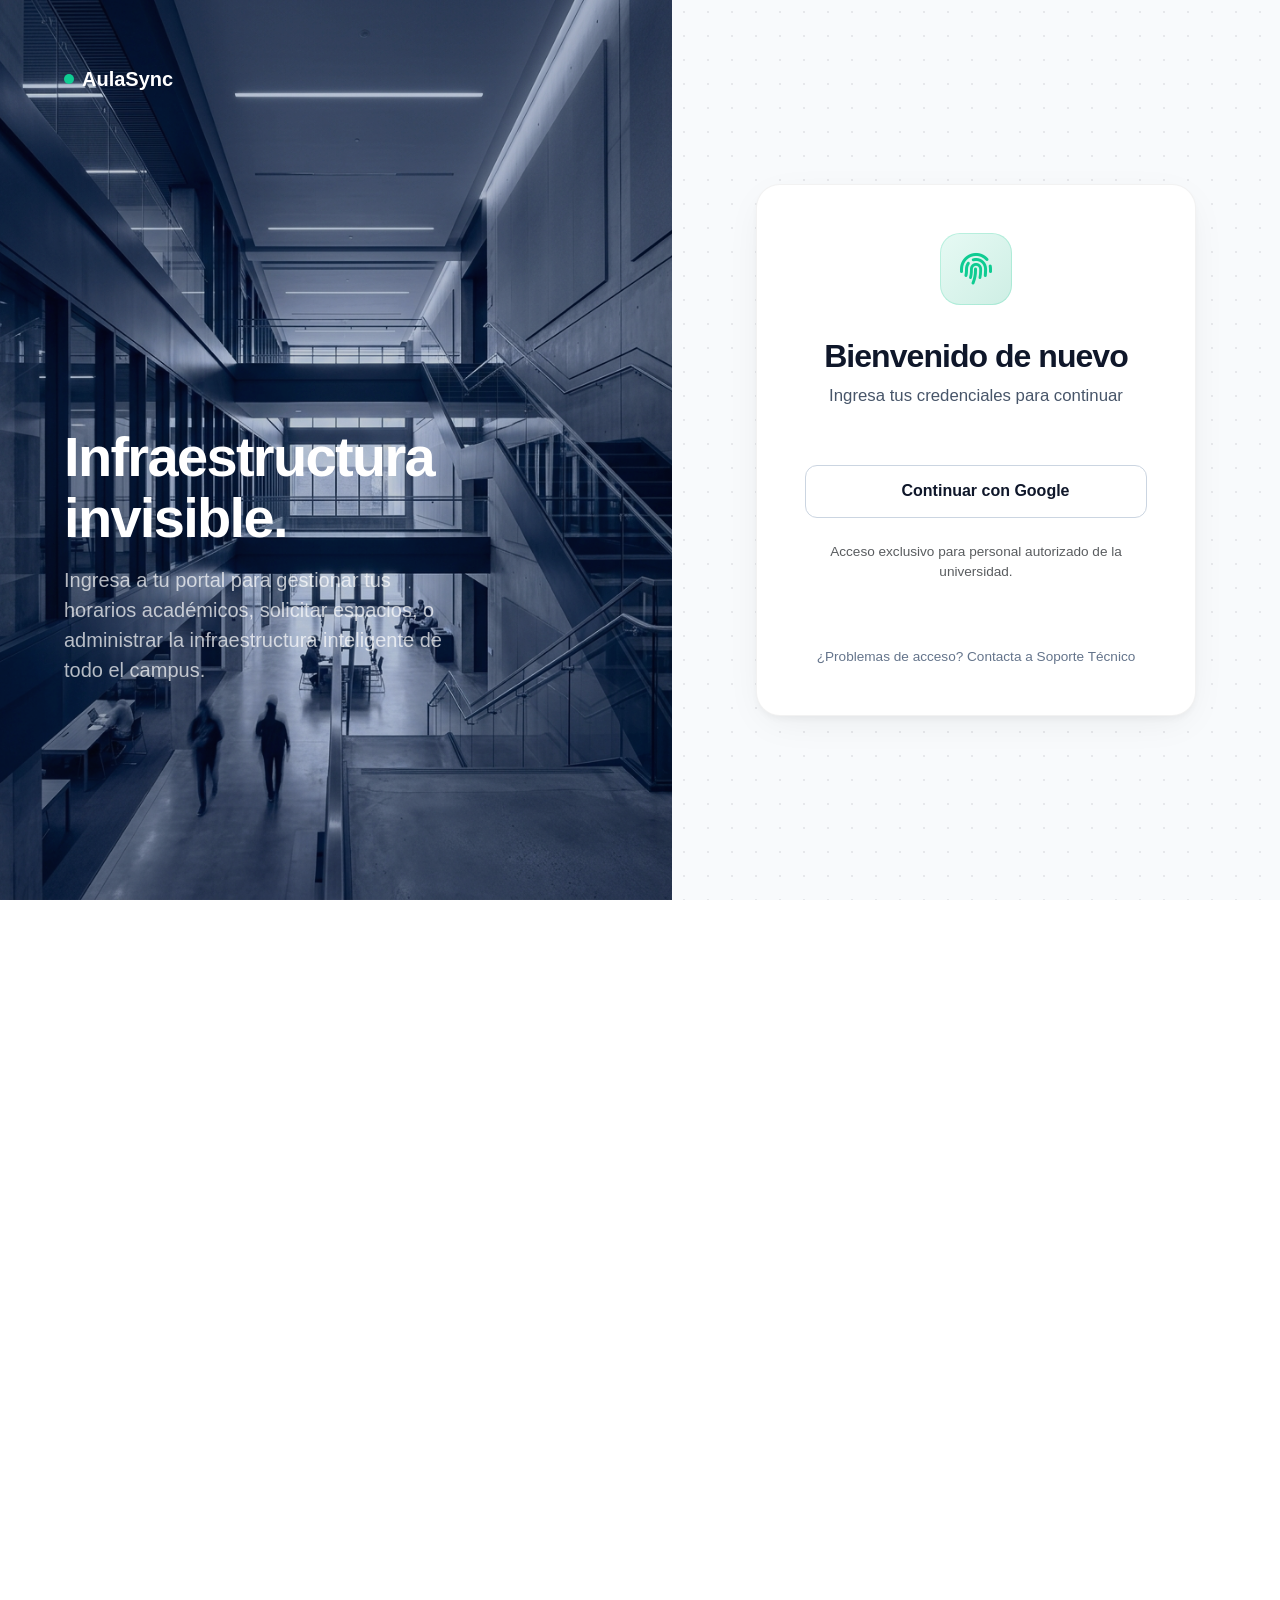
==== admin_horarios.html @ 34508496 "Initial commit from Recordings" ====
<!DOCTYPE html>
<html lang="es">
<head>
    <meta charset="UTF-8">
    <meta name="viewport" content="width=device-width, initial-scale=1.0">
    <title>Carga Académica — Admin</title>
    <link rel="stylesheet" href="css/bootstrap.min.css">
    <link rel="stylesheet" href="css/fontawesome.min.css">
    <link rel="stylesheet" href="css/custom.css">
</head>
<body>

    <div class="sidebar-backdrop" id="sidebarBackdrop" onclick="toggleSidebar()"></div>

    <div class="app-wrapper">

        <!-- SIDEBAR ADMIN -->
        <aside class="sidebar" id="sidebar">
            <div class="sidebar-brand">
                <div class="sidebar-brand-icon"><i class="fas fa-fingerprint"></i></div>
                <div class="sidebar-brand-text">
                    <h5>Aulas Inteligentes</h5>
                    <small>Panel Administrador</small>
                </div>
            </div>

            <div class="sidebar-section-title">Monitor IoT</div>
            <nav class="sidebar-nav">
                <a href="dashboard.html" class="nav-link"><i class="fas fa-tachometer-alt"></i><span>Dashboard General</span></a>
            </nav>

            <div class="sidebar-section-title">Gestión Académica</div>
            <nav class="sidebar-nav">
                <a href="admin_horarios.html" class="nav-link active"><i class="fas fa-calendar-alt"></i><span>Carga Académica</span></a>
                <a href="admin_solicitudes.html" class="nav-link">
                    <i class="fas fa-inbox"></i><span>Solicitudes</span>
                    <span class="badge bg-warning sidebar-badge" id="badgePendientes">0</span>
                </a>
            </nav>

            <div class="sidebar-section-title">Sesión</div>
            <nav class="sidebar-nav">
                <a href="#" class="nav-link" style="color:#e74c5e;" onclick="apiLogout(); return false;">
                    <i class="fas fa-sign-out-alt"></i><span>Cerrar Sesión</span>
                </a>
            </nav>
        </aside>

        <!-- MAIN CONTENT -->
        <div class="main-content">

            <header class="top-navbar">
                <div class="d-flex align-items-center gap-3">
                    <button class="btn btn-sm btn-outline-secondary d-lg-none" onclick="toggleSidebar()">
                        <i class="fas fa-bars"></i>
                    </button>
                    <h1 class="page-title">Carga Académica
                        <small class="d-none d-md-inline">Alta y baja de horarios (persistido en MariaDB)</small>
                    </h1>
                </div>
                <div class="navbar-actions">
                    <div class="user-profile-btn">
                        <div class="user-avatar" id="userAvatar">--</div>
                        <div class="user-info d-none d-md-block">
                            <div class="user-name" id="userName">Cargando...</div>
                            <div class="user-role">Administrador</div>
                        </div>
                    </div>
                </div>
            </header>

            <div class="page-content animate-fade-in">

                <!-- Estadísticas en vivo -->
                <div class="row g-3 mb-4" id="statsRow"></div>

                <!-- Formulario de alta -->
                <div class="content-card mb-4">
                    <div class="content-card-header"><h6 class="mb-0"><i class="fas fa-plus-circle me-2"></i>Agregar Clase al Horario</h6></div>
                    <div class="content-card-body">
                        <form id="formClase" onsubmit="guardarClase(event)" novalidate>
                            <div class="row g-3">
                                <div class="col-md-6">
                                    <label class="form-label">Docente</label>
                                    <select class="form-select" id="fDocente"></select>
                                </div>
                                <div class="col-md-6">
                                    <label class="form-label">Materia</label>
                                    <select class="form-select" id="fMateria"></select>
                                </div>
                                <div class="col-md-6">
                                    <label class="form-label">Aula</label>
                                    <select class="form-select" id="fAula"></select>
                                </div>
                                <div class="col-md-6">
                                    <label class="form-label">Día de la semana</label>
                                    <select class="form-select" id="fDia">
                                        <option value="1">Lunes</option>
                                        <option value="2">Martes</option>
                                        <option value="3">Miércoles</option>
                                        <option value="4">Jueves</option>
                                        <option value="5">Viernes</option>
                                        <option value="6">Sábado</option>
                                        <option value="7">Domingo</option>
                                    </select>
                                </div>
                                <div class="col-md-3">
                                    <label class="form-label">Hora inicio</label>
                                    <input type="time" class="form-control" id="fHoraInicio">
                                </div>
                                <div class="col-md-3">
                                    <label class="form-label">Hora fin</label>
                                    <input type="time" class="form-control" id="fHoraFin">
                                </div>
                                <div class="col-md-3">
                                    <label class="form-label">Fecha inicio</label>
                                    <input type="date" class="form-control" id="fFechaInicio">
                                </div>
                                <div class="col-md-3">
                                    <label class="form-label">Fecha fin</label>
                                    <input type="date" class="form-control" id="fFechaFin">
                                </div>
                            </div>
                            <div id="claseError" class="alert alert-danger mt-3" style="display:none;"></div>
                            <div id="claseOk" class="alert alert-success mt-3" style="display:none;"></div>
                            <div class="d-flex justify-content-end mt-3">
                                <button type="submit" class="btn btn-primary"><i class="fas fa-save me-1"></i>Guardar en la base de datos</button>
                            </div>
                        </form>
                    </div>
                </div>

                <!-- Tabla de clases -->
                <div class="content-card">
                    <div class="content-card-header d-flex justify-content-between align-items-center">
                        <h6 class="mb-0"><i class="fas fa-table me-2"></i>Horarios registrados</h6>
                        <span class="badge bg-secondary" id="totalClases">0</span>
                    </div>
                    <div class="content-card-body">
                        <div class="table-responsive">
                            <table class="table table-hover align-middle">
                                <thead>
                                    <tr>
                                        <th>Docente</th><th>Materia</th><th>Aula</th>
                                        <th>Día</th><th>Horario</th><th>Vigencia</th><th></th>
                                    </tr>
                                </thead>
                                <tbody id="tablaClases">
                                    <tr><td colspan="7" class="text-muted text-center py-4">Cargando...</td></tr>
                                </tbody>
                            </table>
                        </div>
                    </div>
                </div>

            </div>
        </div>
    </div>

    <!-- Modal aviso -->
    <div class="modal fade" id="modalAviso" tabindex="-1">
        <div class="modal-dialog modal-dialog-centered">
            <div class="modal-content" style="border-radius:16px;">
                <div class="modal-body text-center py-5">
                    <i class="fa-4x mb-3" id="avisoIcono"></i>
                    <h5 id="avisoTitulo"></h5>
                    <p class="text-muted" id="avisoMensaje"></p>
                </div>
                <div class="modal-footer">
                    <button type="button" class="btn btn-secondary" data-bs-dismiss="modal">Entendido</button>
                </div>
            </div>
        </div>
    </div>

    <script src="js/bootstrap.bundle.min.js"></script>
    <script src="js/api.js"></script>
    <script>
        function toggleSidebar() {
            document.getElementById('sidebar').classList.toggle('active');
            document.getElementById('sidebarBackdrop').classList.toggle('active');
        }
        function iniciales(n) { return n.split(/\s+/).slice(0,2).map(p=>p[0]||'').join('').toUpperCase(); }

        function aviso(exito, titulo, msg) {
            const ic = document.getElementById('avisoIcono');
            ic.className = exito ? 'fas fa-check-circle fa-4x mb-3 text-success' : 'fas fa-times-circle fa-4x mb-3 text-danger';
            document.getElementById('avisoTitulo').textContent = titulo;
            document.getElementById('avisoMensaje').textContent = msg;
            new bootstrap.Modal(document.getElementById('modalAviso')).show();
        }

        async function init() {
            const u = await apiExigirSesion('admin');
            document.getElementById('userName').textContent = u.nombre;
            document.getElementById('userAvatar').textContent = iniciales(u.nombre);
            await Promise.all([cargarStats(), cargarCombos(), cargarClases()]);
        }

        // ---- Stats en vivo (prueba de persistencia) ----
        async function cargarStats() {
            const d = await apiFetch('admin_stats.php');
            const s = d.stats;
            const tarjetas = [
                ['fa-chalkboard-teacher', 'Docentes', s.docentes, 'var(--secondary)'],
                ['fa-door-open', 'Aulas', s.aulas, 'var(--accent)'],
                ['fa-calendar-check', 'Clases registradas', s.clases, '#4e8cff'],
                ['fa-inbox', 'Solicitudes pendientes', s.solicitudes_pend, 'var(--warning-color)'],
                ['fa-right-to-bracket', 'Accesos hoy', s.accesos_hoy, '#0aad7a'],
            ];
            document.getElementById('statsRow').innerHTML = tarjetas.map(([ic,t,v,c]) => `
                <div class="col-6 col-md">
                    <div class="content-card text-center h-100"><div class="content-card-body">
                        <i class="fas ${ic} fa-2x mb-2" style="color:${c};"></i>
                        <h4 class="mb-0">${v}</h4>
                        <small class="text-muted">${t}</small>
                    </div></div>
                </div>`).join('');
            document.getElementById('badgePendientes').textContent = s.solicitudes_pend;
        }

        // ---- Combos del formulario ----
        async function cargarCombos() {
            const [doc, mat, aul] = await Promise.all([
                apiFetch('docentes.php'), apiFetch('materias.php'), apiFetch('aulas.php'),
            ]);
            document.getElementById('fDocente').innerHTML = doc.docentes
                .map(d => `<option value="${d.id}">${esc(d.nombre)}${d.matricula ? ' (' + esc(d.matricula) + ')' : ''}</option>`).join('');
            document.getElementById('fMateria').innerHTML = mat.materias
                .map(m => `<option value="${m.id}">${esc(m.codigo)} — ${esc(m.nombre)}</option>`).join('');
            document.getElementById('fAula').innerHTML = aul.aulas
                .map(a => `<option value="${a.id}">${esc(a.codigo)} — ${esc(a.edificio)}</option>`).join('');
        }

        // ---- Tabla ----
        const DIAS = {1:'Lunes',2:'Martes',3:'Miércoles',4:'Jueves',5:'Viernes',6:'Sábado',7:'Domingo'};
        async function cargarClases() {
            const tbody = document.getElementById('tablaClases');
            try {
                const d = await apiFetch('carga_academica.php');
                document.getElementById('totalClases').textContent = d.clases.length;
                if (!d.clases.length) {
                    tbody.innerHTML = '<tr><td colspan="7" class="text-muted text-center py-4">Sin clases registradas.</td></tr>';
                    return;
                }
                tbody.innerHTML = d.clases.map(c => `
                    <tr>
                        <td>${esc(c.docente)}</td>
                        <td><span class="text-muted small">${esc(c.materia_codigo)}</span><br>${esc(c.materia)}</td>
                        <td>${esc(c.aula)}</td>
                        <td>${esc(DIAS[c.dia_semana] || c.dia_semana)}</td>
                        <td>${esc(c.hora_inicio)}–${esc(c.hora_fin)}</td>
                        <td class="small text-muted">${esc(c.fecha_inicio)} → ${esc(c.fecha_fin)}</td>
                        <td class="text-end">
                            <button class="btn btn-sm btn-outline-danger" onclick="eliminarClase(${c.id})">
                                <i class="fas fa-trash"></i>
                            </button>
                        </td>
                    </tr>`).join('');
            } catch (e) {
                tbody.innerHTML = `<tr><td colspan="7" class="text-danger text-center py-4">${esc(e.message)}</td></tr>`;
            }
        }

        // ---- Alta ----
        function validarCliente() {
            const hi = document.getElementById('fHoraInicio').value;
            const hf = document.getElementById('fHoraFin').value;
            const fi = document.getElementById('fFechaInicio').value;
            const ff = document.getElementById('fFechaFin').value;
            if (!hi || !hf) return 'Las horas son obligatorias.';
            if (!fi || !ff) return 'Indica fecha de inicio y fin.';
            if (ff < fi) return 'La fecha de fin no puede ser anterior a la de inicio.';
            return null;
        }

        async function guardarClase(event) {
            event.preventDefault();
            const err = document.getElementById('claseError');
            const ok = document.getElementById('claseOk');
            err.style.display = 'none'; ok.style.display = 'none';
            const errC = validarCliente();
            if (errC) { err.textContent = errC; err.style.display = 'block'; return; }

            const datos = {
                id_usuario: parseInt(document.getElementById('fDocente').value, 10),
                id_materia: parseInt(document.getElementById('fMateria').value, 10),
                id_aula: parseInt(document.getElementById('fAula').value, 10),
                dia_semana: parseInt(document.getElementById('fDia').value, 10),
                hora_inicio: document.getElementById('fHoraInicio').value,
                hora_fin: document.getElementById('fHoraFin').value,
                fecha_inicio: document.getElementById('fFechaInicio').value,
                fecha_fin: document.getElementById('fFechaFin').value,
            };
            try {
                const r = await apiFetch('carga_academica.php', { metodo: 'POST', datos });
                ok.textContent = r.mensaje + ' (ID #' + r.id + ')';
                ok.style.display = 'block';
                document.getElementById('fHoraInicio').value = '';
                document.getElementById('fHoraFin').value = '';
                await Promise.all([cargarClases(), cargarStats()]);
            } catch (e) {
                err.textContent = e.message;
                err.style.display = 'block';
            }
        }

        async function eliminarClase(id) {
            try {
                await apiFetch('carga_academica.php?id=' + id, { metodo: 'DELETE' });
                aviso(true, 'Eliminada', 'La clase se eliminó de la base de datos.');
                await Promise.all([cargarClases(), cargarStats()]);
            } catch (e) {
                aviso(false, 'No se pudo eliminar', e.message);
            }
        }

        init();
    </script>

</body>
</html>
---- css/custom.css ----
/* ============================================
   AULAS INTELIGENTES — DESIGN SYSTEM
   Shared styles for dashboard.html & usuario.html
   ============================================ */

/* --- CSS Variables (Design Tokens) --- */
:root {
    --primary: #1a2e5a;
    --primary-light: #2a4a8a;
    --primary-lighter: #3b6bc6;
    --secondary: #4e8cff;
    --accent: #0fcc92;
    --accent-dark: #0aad7a;
    --warning-color: #f5a623;
    --danger-color: #e74c5e;
    --dark: #121a2b;
    --dark-sidebar: #0f1724;
    --dark-hover: #1c2a42;
    --surface: #ffffff;
    --surface-alt: #f5f7fb;
    --border-color: #e2e8f0;
    --text-primary: #1e293b;
    --text-secondary: #64748b;
    --text-muted: #94a3b8;
    --radius-sm: 6px;
    --radius-md: 10px;
    --radius-lg: 16px;
    --radius-xl: 20px;
    --shadow-sm: 0 1px 3px rgba(0,0,0,0.06), 0 1px 2px rgba(0,0,0,0.04);
    --shadow-md: 0 4px 12px rgba(0,0,0,0.08);
    --shadow-lg: 0 10px 30px rgba(0,0,0,0.10);
    --shadow-card: 0 2px 8px rgba(26,46,90,0.06);
    --transition-fast: 0.18s ease;
    --transition-base: 0.28s ease;
    --gradient-primary: linear-gradient(135deg, #1a2e5a 0%, #2a4a8a 100%);
    --gradient-accent: linear-gradient(135deg, #0fcc92 0%, #0aad7a 100%);
    --gradient-header: linear-gradient(135deg, #1a2e5a 0%, #1e3b6e 50%, #254d8a 100%);
    --gradient-danger: linear-gradient(135deg, #e74c5e 0%, #c0392b 100%);
    --font-family: 'Segoe UI', system-ui, -apple-system, sans-serif;
}

/* --- Reset & Base --- */
* { box-sizing: border-box; }

body {
    font-family: var(--font-family);
    background-color: var(--surface-alt);
    color: var(--text-primary);
    min-height: 100vh;
    overflow-x: hidden;
}

/* --- Scrollbar --- */
::-webkit-scrollbar { width: 6px; height: 6px; }
::-webkit-scrollbar-track { background: transparent; }
::-webkit-scrollbar-thumb { background: #c1c9d6; border-radius: 10px; }
::-webkit-scrollbar-thumb:hover { background: #a0aec0; }

/* ============================================
   LAYOUT
   ============================================ */

.app-wrapper {
    display: flex;
    min-height: 100vh;
}

/* --- Sidebar --- */
.sidebar {
    width: 260px;
    background: var(--dark-sidebar);
    color: #cbd5e1;
    display: flex;
    flex-direction: column;
    position: fixed;
    top: 0;
    left: 0;
    bottom: 0;
    z-index: 1040;
    transition: transform var(--transition-base);
    overflow-y: auto;
}

.sidebar-brand {
    padding: 1.25rem 1.5rem;
    border-bottom: 1px solid rgba(255,255,255,0.06);
    display: flex;
    align-items: center;
    gap: 0.75rem;
}

.sidebar-brand-icon {
    width: 42px;
    height: 42px;
    background: var(--gradient-accent);
    border-radius: var(--radius-md);
    display: flex;
    align-items: center;
    justify-content: center;
    color: #fff;
    font-size: 1.2rem;
    flex-shrink: 0;
    box-shadow: 0 4px 12px rgba(15,204,146,0.3);
}

.sidebar-brand-text h5 {
    margin: 0;
    font-size: 1rem;
    font-weight: 700;
    color: #fff;
    line-height: 1.2;
}

.sidebar-brand-text small {
    font-size: 0.68rem;
    color: var(--text-muted);
    letter-spacing: 0.5px;
}

.sidebar-section-title {
    padding: 1.25rem 1.5rem 0.5rem;
    font-size: 0.65rem;
    font-weight: 700;
    text-transform: uppercase;
    letter-spacing: 1.5px;
    color: #475569;
}

.sidebar-nav { padding: 0 0.75rem; }

.sidebar-nav .nav-link {
    display: flex;
    align-items: center;
    gap: 0.75rem;
    padding: 0.65rem 0.85rem;
    border-radius: var(--radius-sm);
    color: #94a3b8;
    font-size: 0.85rem;
    font-weight: 500;
    transition: all var(--transition-fast);
    margin-bottom: 2px;
    text-decoration: none;
    position: relative;
}

.sidebar-nav .nav-link i {
    width: 20px;
    text-align: center;
    font-size: 0.9rem;
    flex-shrink: 0;
}

.sidebar-nav .nav-link:hover {
    background: var(--dark-hover);
    color: #e2e8f0;
}

.sidebar-nav .nav-link.active {
    background: rgba(78,140,255,0.12);
    color: var(--secondary);
    font-weight: 600;
}

.sidebar-nav .nav-link.active::before {
    content: '';
    position: absolute;
    left: 0;
    top: 50%;
    transform: translateY(-50%);
    width: 3px;
    height: 60%;
    background: var(--secondary);
    border-radius: 0 3px 3px 0;
}

.sidebar-badge {
    margin-left: auto;
    font-size: 0.65rem;
    padding: 0.2em 0.55em;
}

/* --- Main Content Area --- */
.main-content {
    margin-left: 260px;
    flex: 1;
    display: flex;
    flex-direction: column;
    min-height: 100vh;
}

/* --- Top Navbar --- */
.top-navbar {
    background: var(--surface);
    border-bottom: 1px solid var(--border-color);
    padding: 0 1.5rem;
    height: 64px;
    display: flex;
    align-items: center;
    justify-content: space-between;
    position: sticky;
    top: 0;
    z-index: 1030;
    box-shadow: var(--shadow-sm);
}

.top-navbar .page-title {
    font-size: 1.15rem;
    font-weight: 700;
    color: var(--text-primary);
    margin: 0;
}

.top-navbar .page-title small {
    font-size: 0.78rem;
    color: var(--text-muted);
    font-weight: 400;
    margin-left: 0.5rem;
}

.navbar-actions {
    display: flex;
    align-items: center;
    gap: 0.75rem;
}

.navbar-icon-btn {
    width: 38px;
    height: 38px;
    border-radius: var(--radius-sm);
    border: 1px solid var(--border-color);
    background: var(--surface);
    color: var(--text-secondary);
    display: flex;
    align-items: center;
    justify-content: center;
    cursor: pointer;
    transition: all var(--transition-fast);
    position: relative;
}

.navbar-icon-btn:hover {
    background: var(--surface-alt);
    color: var(--primary);
    border-color: var(--primary-lighter);
}

.navbar-icon-btn .notification-dot {
    position: absolute;
    top: 6px;
    right: 6px;
    width: 8px;
    height: 8px;
    background: var(--danger-color);
    border-radius: 50%;
    border: 2px solid var(--surface);
}

.user-profile-btn {
    display: flex;
    align-items: center;
    gap: 0.65rem;
    padding: 0.35rem 0.75rem 0.35rem 0.35rem;
    border-radius: var(--radius-md);
    border: 1px solid var(--border-color);
    background: var(--surface);
    cursor: pointer;
    transition: all var(--transition-fast);
}

.user-profile-btn:hover {
    border-color: var(--primary-lighter);
    box-shadow: var(--shadow-sm);
}

.user-avatar {
    width: 34px;
    height: 34px;
    border-radius: var(--radius-sm);
    background: var(--gradient-primary);
    color: #fff;
    display: flex;
    align-items: center;
    justify-content: center;
    font-size: 0.85rem;
    font-weight: 600;
}

.user-profile-btn .user-info { line-height: 1.2; }
.user-profile-btn .user-name { font-size: 0.8rem; font-weight: 600; color: var(--text-primary); }
.user-profile-btn .user-role { font-size: 0.68rem; color: var(--text-muted); }

/* --- Page Content --- */
.page-content {
    padding: 1.5rem;
    flex: 1;
}

/* ============================================
   KPI / STAT CARDS
   ============================================ */

.stat-card {
    background: var(--surface);
    border: 1px solid var(--border-color);
    border-radius: var(--radius-lg);
    padding: 1.25rem;
    transition: all var(--transition-base);
    position: relative;
    overflow: hidden;
}

.stat-card:hover {
    transform: translateY(-2px);
    box-shadow: var(--shadow-md);
}

.stat-card::after {
    content: '';
    position: absolute;
    top: 0;
    left: 0;
    right: 0;
    height: 3px;
    border-radius: var(--radius-lg) var(--radius-lg) 0 0;
}

.stat-card.card-success::after { background: var(--gradient-accent); }
.stat-card.card-info::after { background: linear-gradient(135deg, #4e8cff, #2a6de0); }
.stat-card.card-warning::after { background: linear-gradient(135deg, #f5a623, #e8930c); }
.stat-card.card-danger::after { background: var(--gradient-danger); }

.stat-card-header {
    display: flex;
    justify-content: space-between;
    align-items: flex-start;
    margin-bottom: 0.75rem;
}

.stat-card-icon {
    width: 44px;
    height: 44px;
    border-radius: var(--radius-md);
    display: flex;
    align-items: center;
    justify-content: center;
    font-size: 1.1rem;
}

.stat-card-icon.icon-success { background: rgba(15,204,146,0.1); color: var(--accent); }
.stat-card-icon.icon-info { background: rgba(78,140,255,0.1); color: var(--secondary); }
.stat-card-icon.icon-warning { background: rgba(245,166,35,0.1); color: var(--warning-color); }
.stat-card-icon.icon-danger { background: rgba(231,76,94,0.1); color: var(--danger-color); }

.stat-card-label {
    font-size: 0.78rem;
    font-weight: 500;
    color: var(--text-muted);
    margin-bottom: 0.25rem;
}

.stat-card-value {
    font-size: 1.75rem;
    font-weight: 800;
    color: var(--text-primary);
    line-height: 1;
}

.stat-card-value small {
    font-size: 0.85rem;
    font-weight: 400;
    color: var(--text-muted);
}

.stat-card-footer {
    font-size: 0.72rem;
    margin-top: 0.65rem;
    padding-top: 0.65rem;
    border-top: 1px solid var(--border-color);
}

/* ============================================
   CONTENT CARDS
   ============================================ */

.content-card {
    background: var(--surface);
    border: 1px solid var(--border-color);
    border-radius: var(--radius-lg);
    overflow: hidden;
    box-shadow: var(--shadow-card);
}

.content-card-header {
    padding: 1rem 1.25rem;
    border-bottom: 1px solid var(--border-color);
    display: flex;
    align-items: center;
    justify-content: space-between;
    background: var(--surface);
}

.content-card-header h6 {
    margin: 0;
    font-size: 0.9rem;
    font-weight: 700;
    color: var(--text-primary);
}

.content-card-body { padding: 1.25rem; }

/* ============================================
   FLOOR PLAN
   ============================================ */

.floor-plan {
    background: var(--surface-alt);
    border: 1px solid var(--border-color);
    border-radius: var(--radius-md);
    position: relative;
    min-height: 280px;
    padding: 1rem;
}

.floor-hallway {
    position: absolute;
    top: 50%;
    left: 1.5rem;
    right: 1.5rem;
    height: 40px;
    transform: translateY(-50%);
    background: #e2e8f0;
    border-radius: 4px;
    display: flex;
    align-items: center;
    justify-content: center;
    font-size: 0.7rem;
    color: var(--text-muted);
    font-weight: 600;
    letter-spacing: 1px;
    text-transform: uppercase;
}

.floor-room {
    position: absolute;
    width: 130px;
    height: 80px;
    border: 2px solid;
    border-radius: var(--radius-md);
    display: flex;
    flex-direction: column;
    align-items: center;
    justify-content: center;
    cursor: pointer;
    transition: all var(--transition-fast);
    gap: 4px;
}

.floor-room:hover { transform: scale(1.04); }

.floor-room-name {
    font-weight: 700;
    font-size: 0.85rem;
    color: var(--text-primary);
}

.floor-room .badge { font-size: 0.62rem; }

.floor-room.room-open {
    border-color: var(--accent);
    background: rgba(15,204,146,0.06);
}

.floor-room.room-closed {
    border-color: #cbd5e1;
    background: var(--surface);
}

.floor-room.room-offline {
    border-color: var(--danger-color);
    background: rgba(231,76,94,0.04);
    box-shadow: 0 0 12px rgba(231,76,94,0.15);
}

.floor-room.room-reserved {
    border-color: var(--secondary);
    background: rgba(78,140,255,0.05);
}

/* ============================================
   TELEMETRY / LIVE LOG
   ============================================ */

.telemetry-list { max-height: 300px; overflow-y: auto; }

.telemetry-item {
    display: flex;
    align-items: flex-start;
    gap: 0.75rem;
    padding: 0.85rem 1.1rem;
    border-bottom: 1px solid #f1f5f9;
    transition: background var(--transition-fast);
}

.telemetry-item:last-child { border-bottom: none; }
.telemetry-item:hover { background: #f8fafc; }

.telemetry-item.item-danger { background: #fef2f2; }
.telemetry-item.item-danger:hover { background: #fee2e2; }

.telemetry-icon {
    width: 30px;
    height: 30px;
    border-radius: 50%;
    display: flex;
    align-items: center;
    justify-content: center;
    font-size: 0.75rem;
    flex-shrink: 0;
    margin-top: 2px;
}

.telemetry-icon.icon-success { background: rgba(15,204,146,0.12); color: var(--accent); }
.telemetry-icon.icon-danger { background: rgba(231,76,94,0.12); color: var(--danger-color); }
.telemetry-icon.icon-muted { background: rgba(148,163,184,0.15); color: var(--text-muted); }

.telemetry-text strong { font-size: 0.82rem; color: var(--text-primary); }
.telemetry-text p { margin: 0; font-size: 0.75rem; color: var(--text-secondary); }
.telemetry-text .telemetry-time { font-size: 0.67rem; color: var(--text-muted); }

.telemetry-footer {
    padding: 0.6rem 1rem;
    border-top: 1px solid var(--border-color);
    text-align: center;
    background: #fafbfc;
}

.telemetry-footer a {
    font-size: 0.75rem;
    font-weight: 600;
    color: var(--secondary);
    text-decoration: none;
}

.telemetry-footer a:hover { text-decoration: underline; }

/* ============================================
   SCHEDULE TABLE (User View)
   ============================================ */

.schedule-table {
    margin: 0;
    font-size: 0.85rem;
}

.schedule-table thead th {
    background: #f8fafc;
    font-weight: 600;
    font-size: 0.78rem;
    color: var(--text-secondary);
    text-transform: uppercase;
    letter-spacing: 0.3px;
    padding: 0.85rem;
    border-bottom: 2px solid var(--border-color);
    vertical-align: middle;
    white-space: nowrap;
}

.schedule-table tbody td {
    padding: 0.6rem;
    vertical-align: middle;
    border-color: #f1f5f9;
}

.schedule-table tbody tr { transition: background var(--transition-fast); }
.schedule-table tbody tr:hover { background: #f8fafc; }

.room-cell {
    font-weight: 600;
    color: var(--text-primary);
    white-space: nowrap;
}

.room-cell small {
    display: block;
    font-weight: 400;
    color: var(--text-muted);
    font-size: 0.72rem;
    margin-top: 2px;
}

.slot-occupied {
    background: #f1f5f9;
    color: var(--text-muted);
    font-size: 0.75rem;
    padding: 0.5rem;
    border-radius: var(--radius-sm);
    text-align: center;
    min-height: 52px;
    display: flex;
    flex-direction: column;
    align-items: center;
    justify-content: center;
}

.slot-mine {
    background: rgba(78,140,255,0.1);
    color: var(--primary);
    border: 1px solid rgba(78,140,255,0.25);
    font-size: 0.75rem;
    padding: 0.5rem;
    border-radius: var(--radius-sm);
    text-align: center;
    font-weight: 600;
    min-height: 52px;
    display: flex;
    flex-direction: column;
    align-items: center;
    justify-content: center;
}

.slot-available {
    font-size: 0.78rem;
    padding: 0.5rem;
    border-radius: var(--radius-sm);
    text-align: center;
    min-height: 52px;
    display: flex;
    align-items: center;
    justify-content: center;
    border: 1px dashed rgba(15,204,146,0.4);
    background: rgba(15,204,146,0.04);
    color: var(--accent-dark);
    font-weight: 600;
    cursor: pointer;
    transition: all var(--transition-fast);
}

.slot-available:hover {
    background: rgba(15,204,146,0.12);
    border-color: var(--accent);
    transform: scale(1.03);
    box-shadow: 0 2px 8px rgba(15,204,146,0.15);
}

.slot-maintenance {
    background: rgba(245,166,35,0.08);
    color: var(--warning-color);
    font-size: 0.75rem;
    padding: 0.5rem;
    border-radius: var(--radius-sm);
    text-align: center;
    min-height: 52px;
    display: flex;
    flex-direction: column;
    align-items: center;
    justify-content: center;
}

/* ============================================
   STATUS LEGEND
   ============================================ */

.status-legend {
    display: flex;
    gap: 1.25rem;
    flex-wrap: wrap;
    font-size: 0.78rem;
    color: var(--text-secondary);
}

.status-legend-item {
    display: flex;
    align-items: center;
    gap: 0.4rem;
}

.legend-dot {
    width: 10px;
    height: 10px;
    border-radius: 50%;
    flex-shrink: 0;
}

.legend-dot.dot-available { background: var(--accent); }
.legend-dot.dot-mine { background: var(--secondary); }
.legend-dot.dot-occupied { background: #cbd5e1; }
.legend-dot.dot-maintenance { background: var(--warning-color); }

/* ============================================
   SIDEBAR - LIGHT VERSION (User View)
   ============================================ */

.sidebar-light {
    background: var(--surface);
    border-right: 1px solid var(--border-color);
}

.sidebar-light .sidebar-brand { border-bottom-color: var(--border-color); }
.sidebar-light .sidebar-brand-text h5 { color: var(--text-primary); }
.sidebar-light .sidebar-brand-text small { color: var(--text-muted); }
.sidebar-light .sidebar-section-title { color: var(--text-muted); }

.sidebar-light .sidebar-nav .nav-link {
    color: var(--text-secondary);
}

.sidebar-light .sidebar-nav .nav-link:hover {
    background: var(--surface-alt);
    color: var(--text-primary);
}

.sidebar-light .sidebar-nav .nav-link.active {
    background: rgba(26,46,90,0.06);
    color: var(--primary);
}

.sidebar-light .sidebar-nav .nav-link.active::before {
    background: var(--primary);
}

/* ============================================
   MODAL ENHANCEMENTS
   ============================================ */

.modal-content {
    border: none;
    border-radius: var(--radius-lg);
    overflow: hidden;
    box-shadow: var(--shadow-lg);
}

.modal-header-custom {
    background: var(--gradient-primary);
    color: #fff;
    padding: 1.15rem 1.5rem;
    border: none;
}

.modal-header-custom .modal-title {
    font-weight: 700;
    font-size: 1rem;
}

.modal-header-custom .btn-close { filter: invert(1); opacity: 0.7; }
.modal-header-custom .btn-close:hover { opacity: 1; }

.modal-body { padding: 1.5rem; }

.modal-detail-row {
    display: flex;
    gap: 1rem;
    margin-bottom: 1rem;
}

.modal-detail-item { flex: 1; }
.modal-detail-item label {
    font-size: 0.72rem;
    color: var(--text-muted);
    font-weight: 500;
    text-transform: uppercase;
    letter-spacing: 0.5px;
}
.modal-detail-item p {
    font-size: 0.95rem;
    font-weight: 600;
    color: var(--text-primary);
    margin: 0.15rem 0 0;
}

/* ============================================
   UTILITIES & ANIMATIONS
   ============================================ */

.animate-fade-in {
    animation: fadeIn 0.4s ease forwards;
}

@keyframes fadeIn {
    from { opacity: 0; transform: translateY(8px); }
    to { opacity: 1; transform: translateY(0); }
}

@keyframes pulse-glow {
    0%, 100% { box-shadow: 0 0 8px rgba(231,76,94,0.2); }
    50% { box-shadow: 0 0 18px rgba(231,76,94,0.45); }
}

.pulse-glow { animation: pulse-glow 2s ease-in-out infinite; }

.btn-accent {
    background: var(--gradient-accent);
    color: #fff;
    border: none;
    font-weight: 600;
    padding: 0.55rem 1.25rem;
    border-radius: var(--radius-sm);
    transition: all var(--transition-fast);
}

.btn-accent:hover {
    color: #fff;
    transform: translateY(-1px);
    box-shadow: 0 4px 12px rgba(15,204,146,0.35);
}

.info-banner {
    background: rgba(78,140,255,0.06);
    border: 1px solid rgba(78,140,255,0.15);
    border-left: 4px solid var(--secondary);
    border-radius: 0 var(--radius-md) var(--radius-md) 0;
    padding: 1rem 1.25rem;
    display: flex;
    align-items: flex-start;
    gap: 0.75rem;
}

.info-banner i { color: var(--secondary); margin-top: 2px; }

.info-banner p {
    margin: 0;
    font-size: 0.82rem;
    color: var(--text-secondary);
    line-height: 1.5;
}

.info-banner strong { color: var(--text-primary); }

/* ============================================
   RESPONSIVE
   ============================================ */

@media (max-width: 991.98px) {
    .sidebar {
        transform: translateX(-100%);
    }
    .sidebar.show {
        transform: translateX(0);
    }
    .main-content {
        margin-left: 0;
    }
    .sidebar-backdrop {
        position: fixed;
        inset: 0;
        background: rgba(0,0,0,0.5);
        z-index: 1035;
        display: none;
    }
    .sidebar-backdrop.show { display: block; }
}

@media (max-width: 767.98px) {
    .page-content { padding: 1rem; }
    .stat-card { padding: 1rem; }
    .stat-card-value { font-size: 1.4rem; }
    .floor-plan { min-height: 220px; }
    .floor-room { width: 100px; height: 65px; }
    .floor-room-name { font-size: 0.75rem; }
    .floor-room .badge { font-size: 0.55rem; }
}

/* ============================================
   SECTION TOGGLE (Dynamic sidebar content)
   ============================================ */

.app-section {
    display: none;
    animation: fadeIn 0.35s ease forwards;
}

.app-section.active {
    display: block;
}

/* ============================================
   LOGIN PAGE
   ============================================ */

.login-page {
    min-height: 100vh;
    display: flex;
    align-items: center;
    justify-content: center;
    background: var(--dark);
    position: relative;
    overflow: hidden;
    font-family: var(--font-family);
}

.login-page::before {
    content: '';
    position: absolute;
    top: -50%;
    left: -50%;
    width: 200%;
    height: 200%;
    background:
        radial-gradient(ellipse at 20% 50%, rgba(78,140,255,0.12) 0%, transparent 50%),
        radial-gradient(ellipse at 80% 20%, rgba(15,204,146,0.10) 0%, transparent 50%),
        radial-gradient(ellipse at 60% 80%, rgba(26,46,90,0.15) 0%, transparent 50%);
    animation: loginBgShift 15s ease-in-out infinite alternate;
}

@keyframes loginBgShift {
    0% { transform: translate(0, 0) rotate(0deg); }
    50% { transform: translate(-2%, 1%) rotate(1deg); }
    100% { transform: translate(1%, -1%) rotate(-0.5deg); }
}

/* Grid pattern overlay */
.login-page::after {
    content: '';
    position: absolute;
    inset: 0;
    background-image:
        linear-gradient(rgba(78,140,255,0.03) 1px, transparent 1px),
        linear-gradient(90deg, rgba(78,140,255,0.03) 1px, transparent 1px);
    background-size: 60px 60px;
    pointer-events: none;
}

/* Floating orbs */
.login-orb {
    position: absolute;
    border-radius: 50%;
    filter: blur(80px);
    opacity: 0.4;
    pointer-events: none;
}

.login-orb-1 {
    width: 350px;
    height: 350px;
    background: var(--secondary);
    top: 10%;
    right: 15%;
    animation: orbFloat1 12s ease-in-out infinite alternate;
}

.login-orb-2 {
    width: 250px;
    height: 250px;
    background: var(--accent);
    bottom: 15%;
    left: 10%;
    animation: orbFloat2 10s ease-in-out infinite alternate;
}

.login-orb-3 {
    width: 200px;
    height: 200px;
    background: var(--primary-light);
    top: 60%;
    right: 5%;
    animation: orbFloat3 14s ease-in-out infinite alternate;
}

@keyframes orbFloat1 {
    0% { transform: translate(0, 0); }
    100% { transform: translate(-30px, 20px); }
}

@keyframes orbFloat2 {
    0% { transform: translate(0, 0); }
    100% { transform: translate(20px, -30px); }
}

@keyframes orbFloat3 {
    0% { transform: translate(0, 0); }
    100% { transform: translate(-15px, -20px); }
}

.login-container {
    position: relative;
    z-index: 10;
    width: 100%;
    max-width: 440px;
    padding: 1.5rem;
}

.login-card {
    background: rgba(255,255,255,0.06);
    backdrop-filter: blur(24px);
    -webkit-backdrop-filter: blur(24px);
    border: 1px solid rgba(255,255,255,0.08);
    border-radius: var(--radius-xl);
    padding: 2.5rem 2rem;
    box-shadow:
        0 25px 60px rgba(0,0,0,0.35),
        inset 0 1px 0 rgba(255,255,255,0.05);
    animation: loginCardIn 0.6s ease forwards;
}

@keyframes loginCardIn {
    from { opacity: 0; transform: translateY(30px) scale(0.96); }
    to { opacity: 1; transform: translateY(0) scale(1); }
}

.login-brand {
    text-align: center;
    margin-bottom: 2rem;
}

.login-brand-icon {
    width: 64px;
    height: 64px;
    background: var(--gradient-accent);
    border-radius: var(--radius-lg);
    display: inline-flex;
    align-items: center;
    justify-content: center;
    font-size: 1.7rem;
    color: #fff;
    margin-bottom: 1rem;
    box-shadow: 0 8px 24px rgba(15,204,146,0.35);
    animation: brandPulse 3s ease-in-out infinite;
}

@keyframes brandPulse {
    0%, 100% { box-shadow: 0 8px 24px rgba(15,204,146,0.35); }
    50% { box-shadow: 0 8px 32px rgba(15,204,146,0.55); }
}

.login-brand h2 {
    color: #fff;
    font-size: 1.45rem;
    font-weight: 700;
    margin: 0 0 0.25rem;
}

.login-brand p {
    color: var(--text-muted);
    font-size: 0.82rem;
    margin: 0;
}

/* Form controls */
.login-form .form-group {
    margin-bottom: 1.25rem;
}

.login-form .form-label {
    display: block;
    font-size: 0.75rem;
    font-weight: 600;
    color: rgba(255,255,255,0.6);
    text-transform: uppercase;
    letter-spacing: 0.8px;
    margin-bottom: 0.45rem;
}

.login-form .form-input {
    width: 100%;
    padding: 0.75rem 1rem 0.75rem 2.75rem;
    background: rgba(255,255,255,0.06);
    border: 1px solid rgba(255,255,255,0.1);
    border-radius: var(--radius-md);
    color: #fff;
    font-size: 0.9rem;
    font-family: var(--font-family);
    transition: all var(--transition-fast);
    outline: none;
}

.login-form .form-input::placeholder {
    color: rgba(255,255,255,0.25);
}

.login-form .form-input:focus {
    border-color: var(--secondary);
    background: rgba(78,140,255,0.08);
    box-shadow: 0 0 0 3px rgba(78,140,255,0.12);
}

.login-form .input-wrapper {
    position: relative;
}

.login-form .input-icon {
    position: absolute;
    left: 0.9rem;
    top: 50%;
    transform: translateY(-50%);
    color: rgba(255,255,255,0.3);
    font-size: 0.9rem;
    transition: color var(--transition-fast);
    pointer-events: none;
}

.login-form .form-input:focus + .input-icon,
.login-form .input-wrapper:focus-within .input-icon {
    color: var(--secondary);
}

/* Role selector */
.role-selector {
    display: flex;
    gap: 0.75rem;
    margin-bottom: 1.5rem;
}

.role-option {
    flex: 1;
    padding: 1rem 0.75rem;
    border: 2px solid rgba(255,255,255,0.08);
    border-radius: var(--radius-md);
    text-align: center;
    cursor: pointer;
    transition: all var(--transition-fast);
    background: rgba(255,255,255,0.02);
}

.role-option:hover {
    border-color: rgba(255,255,255,0.15);
    background: rgba(255,255,255,0.05);
}

.role-option.selected {
    border-color: var(--secondary);
    background: rgba(78,140,255,0.1);
    box-shadow: 0 0 0 1px rgba(78,140,255,0.2);
}

.role-option i {
    font-size: 1.4rem;
    display: block;
    margin-bottom: 0.5rem;
    color: rgba(255,255,255,0.4);
    transition: color var(--transition-fast);
}

.role-option.selected i {
    color: var(--secondary);
}

.role-option span {
    font-size: 0.78rem;
    font-weight: 600;
    color: rgba(255,255,255,0.5);
    transition: color var(--transition-fast);
}

.role-option.selected span {
    color: #fff;
}

/* Login button */
.btn-login {
    width: 100%;
    padding: 0.85rem;
    border: none;
    border-radius: var(--radius-md);
    background: var(--gradient-accent);
    color: #fff;
    font-size: 0.95rem;
    font-weight: 700;
    font-family: var(--font-family);
    cursor: pointer;
    transition: all var(--transition-fast);
    position: relative;
    overflow: hidden;
}

.btn-login::before {
    content: '';
    position: absolute;
    inset: 0;
    background: linear-gradient(135deg, rgba(255,255,255,0.15) 0%, transparent 50%);
    opacity: 0;
    transition: opacity var(--transition-fast);
}

.btn-login:hover {
    transform: translateY(-2px);
    box-shadow: 0 8px 24px rgba(15,204,146,0.4);
}

.btn-login:hover::before {
    opacity: 1;
}

.btn-login:active {
    transform: translateY(0);
}

.login-footer {
    text-align: center;
    margin-top: 1.5rem;
    font-size: 0.72rem;
    color: rgba(255,255,255,0.25);
}

.login-footer i {
    margin-right: 0.3rem;
}

/* Login error */
.login-error {
    background: rgba(231,76,94,0.12);
    border: 1px solid rgba(231,76,94,0.25);
    border-radius: var(--radius-sm);
    color: #fca5a5;
    font-size: 0.78rem;
    padding: 0.6rem 0.85rem;
    margin-bottom: 1rem;
    display: none;
    align-items: center;
    gap: 0.5rem;
    animation: fadeIn 0.3s ease;
}

.login-error.show {
    display: flex;
}

/* ============================================
   SECTION CONTENT CARDS (Sidebar sections)
   ============================================ */

.section-header {
    margin-bottom: 1.5rem;
}

.section-header h2 {
    font-size: 1.35rem;
    font-weight: 700;
    color: var(--text-primary);
    margin: 0 0 0.25rem;
}

.section-header p {
    font-size: 0.85rem;
    color: var(--text-muted);
    margin: 0;
}

/* Reservations list */
.reservation-card {
    background: var(--surface);
    border: 1px solid var(--border-color);
    border-radius: var(--radius-md);
    padding: 1rem 1.25rem;
    display: flex;
    align-items: center;
    gap: 1rem;
    transition: all var(--transition-fast);
    margin-bottom: 0.75rem;
}

.reservation-card:hover {
    box-shadow: var(--shadow-md);
    transform: translateY(-1px);
}

.reservation-icon {
    width: 48px;
    height: 48px;
    border-radius: var(--radius-md);
    display: flex;
    align-items: center;
    justify-content: center;
    font-size: 1.1rem;
    flex-shrink: 0;
}

.reservation-icon.icon-active {
    background: rgba(78,140,255,0.1);
    color: var(--secondary);
}

.reservation-icon.icon-past {
    background: rgba(148,163,184,0.12);
    color: var(--text-muted);
}

.reservation-info {
    flex: 1;
}

.reservation-info h6 {
    margin: 0 0 0.2rem;
    font-size: 0.88rem;
    font-weight: 600;
    color: var(--text-primary);
}

.reservation-info p {
    margin: 0;
    font-size: 0.75rem;
    color: var(--text-secondary);
}

.reservation-badge {
    font-size: 0.7rem;
    padding: 0.3em 0.7em;
    border-radius: 20px;
    font-weight: 600;
}

/* PIN generator */
.pin-display {
    background: var(--dark);
    border-radius: var(--radius-lg);
    padding: 2rem;
    text-align: center;
    margin: 1.5rem 0;
}

.pin-code {
    font-size: 2.8rem;
    font-weight: 800;
    letter-spacing: 12px;
    color: var(--accent);
    font-family: 'Courier New', monospace;
    text-shadow: 0 0 20px rgba(15,204,146,0.4);
}

.pin-timer {
    font-size: 0.82rem;
    color: var(--text-muted);
    margin-top: 0.75rem;
}

.pin-timer i {
    color: var(--warning-color);
    margin-right: 0.3rem;
}

/* Access history */
.history-item {
    display: flex;
    align-items: center;
    gap: 1rem;
    padding: 0.85rem 0;
    border-bottom: 1px solid #f1f5f9;
}

.history-item:last-child {
    border-bottom: none;
}

.history-dot {
    width: 10px;
    height: 10px;
    border-radius: 50%;
    flex-shrink: 0;
}

.history-dot.dot-success { background: var(--accent); }
.history-dot.dot-denied { background: var(--danger-color); }
.history-dot.dot-pin { background: var(--warning-color); }

.history-info { flex: 1; }

.history-info strong {
    font-size: 0.82rem;
    color: var(--text-primary);
    display: block;
}

.history-info span {
    font-size: 0.72rem;
    color: var(--text-muted);
}

.history-time {
    font-size: 0.72rem;
    color: var(--text-muted);
    white-space: nowrap;
}

/* Lock status table */
.lock-status-indicator {
    display: inline-flex;
    align-items: center;
    gap: 0.4rem;
    font-size: 0.78rem;
    font-weight: 600;
    padding: 0.25rem 0.65rem;
    border-radius: 20px;
}

.lock-status-indicator.status-online {
    background: rgba(15,204,146,0.1);
    color: var(--accent);
}

.lock-status-indicator.status-offline {
    background: rgba(231,76,94,0.1);
    color: var(--danger-color);
}

.lock-status-indicator.status-locked {
    background: rgba(148,163,184,0.12);
    color: var(--text-secondary);
}

.lock-status-indicator.status-open {
    background: rgba(78,140,255,0.1);
    color: var(--secondary);
}

.lock-status-dot {
    width: 7px;
    height: 7px;
    border-radius: 50%;
    background: currentColor;
}

/* Biometric management */
.bio-user-card {
    background: var(--surface);
    border: 1px solid var(--border-color);
    border-radius: var(--radius-md);
    padding: 1rem;
    display: flex;
    align-items: center;
    gap: 1rem;
    transition: all var(--transition-fast);
}

.bio-user-card:hover {
    box-shadow: var(--shadow-sm);
}

.bio-avatar {
    width: 44px;
    height: 44px;
    border-radius: var(--radius-sm);
    background: var(--gradient-primary);
    color: #fff;
    display: flex;
    align-items: center;
    justify-content: center;
    font-weight: 600;
    font-size: 0.85rem;
    flex-shrink: 0;
}

.bio-info { flex: 1; }

.bio-info h6 {
    margin: 0;
    font-size: 0.85rem;
    font-weight: 600;
    color: var(--text-primary);
}

.bio-info small {
    color: var(--text-muted);
    font-size: 0.72rem;
}

/* Login responsive */
@media (max-width: 480px) {
    .login-card {
        padding: 2rem 1.5rem;
    }
    .login-brand h2 {
        font-size: 1.2rem;
    }
    .pin-code {
        font-size: 2rem;
        letter-spacing: 8px;
    }
}

/* ============================================
   SCHEDULE CARDS (Usuario Nuevo)
   ============================================ */
.class-card {
    display: flex;
    background: var(--surface);
    border: 1px solid var(--border-color);
    border-radius: var(--radius-md);
    margin-bottom: 1rem;
    overflow: hidden;
    transition: box-shadow var(--transition-fast), transform var(--transition-fast);
}
.class-card:hover {
    box-shadow: var(--shadow-md);
    transform: translateY(-2px);
}
.class-time {
    background: var(--surface-alt);
    padding: 1rem;
    min-width: 100px;
    display: flex;
    align-items: center;
    justify-content: center;
    border-right: 1px solid var(--border-color);
}
.time-badge {
    text-align: center;
    font-weight: 700;
    color: var(--primary);
    font-size: 0.95rem;
    line-height: 1.4;
}
.time-badge small {
    display: block;
    font-weight: 500;
    font-size: 0.75rem;
    color: var(--text-muted);
}
.class-content {
    padding: 1rem 1.25rem;
    flex: 1;
}
.class-content h5 {
    margin: 0 0 0.5rem 0;
    font-size: 1.1rem;
    font-weight: 600;
    color: var(--text-primary);
}
.class-content p {
    margin: 0 0 0.25rem 0;
    font-size: 0.85rem;
    color: var(--text-secondary);
}
.class-actions {
    padding: 1rem;
    display: flex;
    align-items: center;
    justify-content: center;
    border-left: 1px dashed var(--border-color);
    background: #fafbfc;
}
/* Nav Tabs override for sleek schedule */
.schedule-tabs {
    border-bottom: 2px solid var(--border-color);
    margin-bottom: 1.5rem;
    display: flex;
    gap: 0.5rem;
    overflow-x: auto;
}
.schedule-tabs .nav-link {
    border: none;
    background: transparent;
    color: var(--text-secondary);
    font-weight: 600;
    padding: 0.75rem 1.25rem;
    border-radius: var(--radius-md) var(--radius-md) 0 0;
    position: relative;
    white-space: nowrap;
    cursor: pointer;
    text-decoration: none;
}
.schedule-tabs .nav-link:hover {
    color: var(--primary);
    background: rgba(0,0,0,0.02);
}
.schedule-tabs .nav-link.active {
    color: var(--primary);
    background: transparent;
}
.schedule-tabs .nav-link.active::after {
    content: '';
    position: absolute;
    bottom: -2px;
    left: 0;
    right: 0;
    height: 3px;
    background: var(--accent);
    border-radius: 3px 3px 0 0;
}
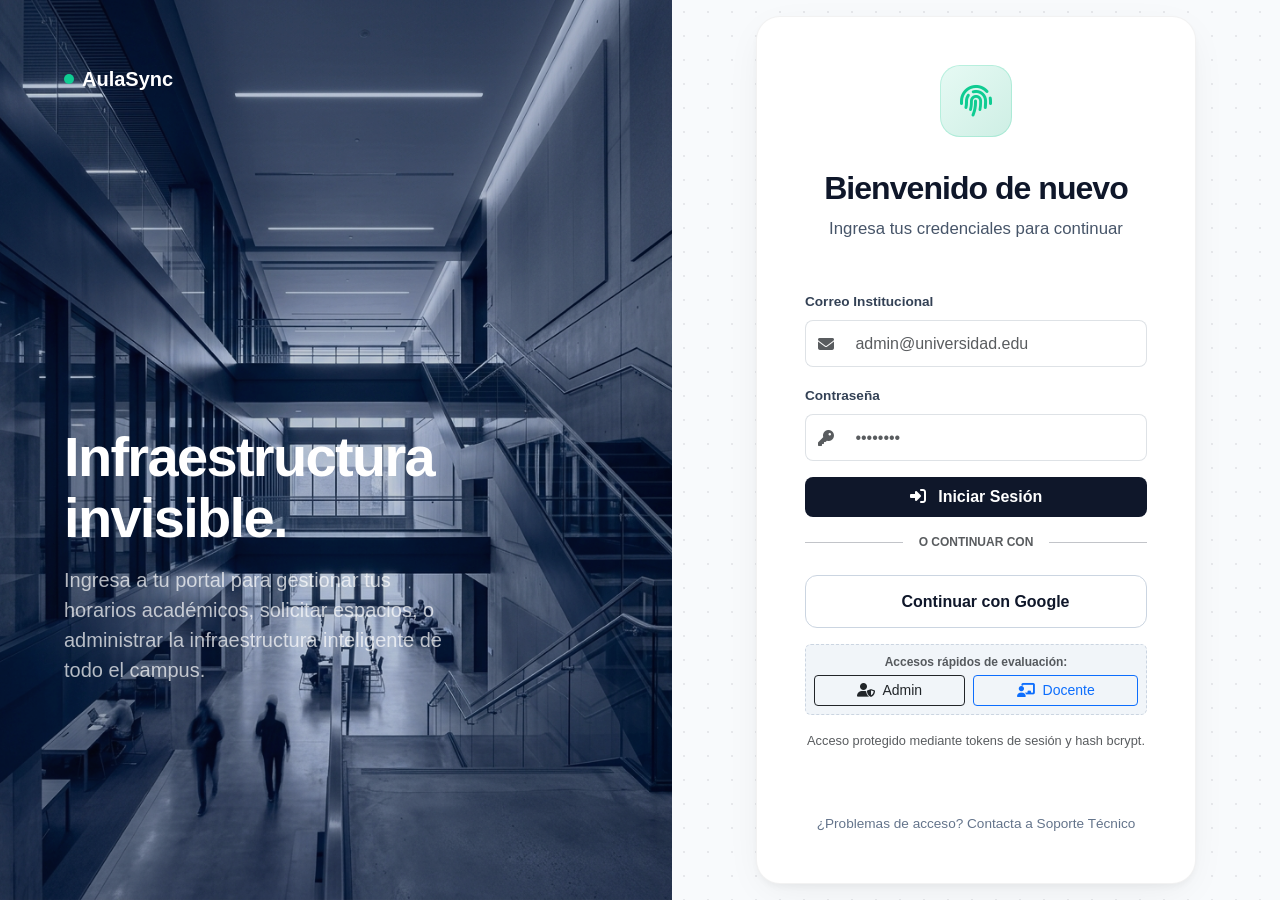
==== commit 04cb82e5: "feat: plataforma web AulaSync, api rest, pruebas e2e y app movil flutter" ====
--- a/admin_horarios.html
+++ b/admin_horarios.html
@@ -194,6 +194,16 @@
             const u = await apiExigirSesion('admin');
             document.getElementById('userName').textContent = u.nombre;
             document.getElementById('userAvatar').textContent = iniciales(u.nombre);
+
+            // Fechas sugeridas para facilidad de evaluación
+            const hoy = new Date();
+            const fin = new Date();
+            fin.setMonth(fin.getMonth() + 4);
+            document.getElementById('fFechaInicio').value = hoy.toISOString().split('T')[0];
+            document.getElementById('fFechaFin').value = fin.toISOString().split('T')[0];
+            document.getElementById('fHoraInicio').value = '08:00';
+            document.getElementById('fHoraFin').value = '10:00';
+
             await Promise.all([cargarStats(), cargarCombos(), cargarClases()]);
         }
 
@@ -264,11 +274,16 @@
 
         // ---- Alta ----
         function validarCliente() {
+            const doc = document.getElementById('fDocente').value;
+            const mat = document.getElementById('fMateria').value;
+            const aul = document.getElementById('fAula').value;
             const hi = document.getElementById('fHoraInicio').value;
             const hf = document.getElementById('fHoraFin').value;
             const fi = document.getElementById('fFechaInicio').value;
             const ff = document.getElementById('fFechaFin').value;
+            if (!doc || !mat || !aul) return 'Debes seleccionar docente, materia y aula.';
             if (!hi || !hf) return 'Las horas son obligatorias.';
+            if (hf <= hi) return 'La hora de fin debe ser posterior a la hora de inicio.';
             if (!fi || !ff) return 'Indica fecha de inicio y fin.';
             if (ff < fi) return 'La fecha de fin no puede ser anterior a la de inicio.';
             return null;
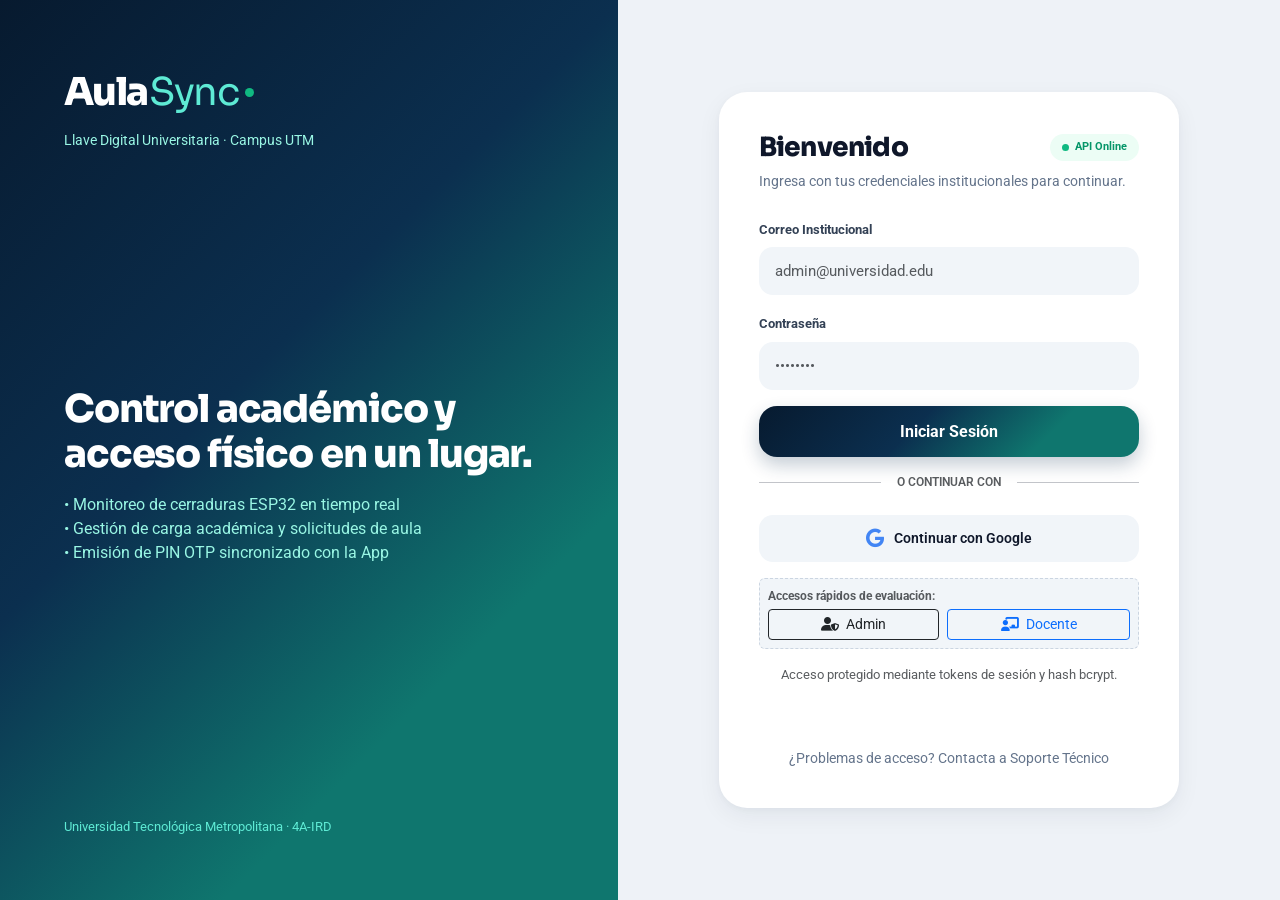
==== commit 0dbc9914: "feat(web): apply AulaSync Figma design system across landing, login, admin, and docente portals" ====
--- a/admin_horarios.html
+++ b/admin_horarios.html
@@ -17,11 +17,8 @@
         <!-- SIDEBAR ADMIN -->
         <aside class="sidebar" id="sidebar">
             <div class="sidebar-brand">
-                <div class="sidebar-brand-icon"><i class="fas fa-fingerprint"></i></div>
-                <div class="sidebar-brand-text">
-                    <h5>Aulas Inteligentes</h5>
-                    <small>Panel Administrador</small>
-                </div>
+                <span class="aulasync-wordmark"><strong>Aula</strong><span>Sync</span><i class="aulasync-dot"></i></span>
+                <small>Panel Administrador</small>
             </div>
 
             <div class="sidebar-section-title">Monitor IoT</div>
--- a/css/custom.css
+++ b/css/custom.css
@@ -1,42 +1,44 @@
+@import url('https://fonts.googleapis.com/css2?family=Roboto:wght@400;500;600;700;800&family=Sora:wght@400;600;700;800&display=swap');
+
 /* ============================================
-   AULAS INTELIGENTES — DESIGN SYSTEM
-   Shared styles for dashboard.html & usuario.html
+   AULASYNC — FIGMA DESIGN SYSTEM
+   Shared styles for dashboard, admin & usuario
    ============================================ */
 
 /* --- CSS Variables (Design Tokens) --- */
 :root {
-    --primary: #1a2e5a;
-    --primary-light: #2a4a8a;
-    --primary-lighter: #3b6bc6;
-    --secondary: #4e8cff;
-    --accent: #0fcc92;
-    --accent-dark: #0aad7a;
-    --warning-color: #f5a623;
-    --danger-color: #e74c5e;
-    --dark: #121a2b;
-    --dark-sidebar: #0f1724;
-    --dark-hover: #1c2a42;
-    --surface: #ffffff;
-    --surface-alt: #f5f7fb;
-    --border-color: #e2e8f0;
-    --text-primary: #1e293b;
-    --text-secondary: #64748b;
-    --text-muted: #94a3b8;
-    --radius-sm: 6px;
-    --radius-md: 10px;
-    --radius-lg: 16px;
-    --radius-xl: 20px;
-    --shadow-sm: 0 1px 3px rgba(0,0,0,0.06), 0 1px 2px rgba(0,0,0,0.04);
-    --shadow-md: 0 4px 12px rgba(0,0,0,0.08);
-    --shadow-lg: 0 10px 30px rgba(0,0,0,0.10);
-    --shadow-card: 0 2px 8px rgba(26,46,90,0.06);
+    --primary: #0B2F4F;
+    --primary-light: #0F766E;
+    --primary-lighter: #14B8A6;
+    --secondary: #0F766E;
+    --accent: #10B981;
+    --accent-dark: #059669;
+    --warning-color: #D97706;
+    --danger-color: #DC2626;
+    --dark: #071A2F;
+    --dark-sidebar: #FFFFFF;
+    --dark-hover: #F1F5F9;
+    --surface: #FFFFFF;
+    --surface-alt: #EEF2F7;
+    --border-color: #E2E8F0;
+    --text-primary: #0F172A;
+    --text-secondary: #64748B;
+    --text-muted: #64748B;
+    --radius-sm: 12px;
+    --radius-md: 16px;
+    --radius-lg: 22px;
+    --radius-xl: 24px;
+    --shadow-sm: 0 2px 6px rgba(10, 26, 51, 0.03);
+    --shadow-md: 0 2px 6px rgba(10, 26, 51, 0.03), 0 8px 24px rgba(10, 26, 51, 0.06);
+    --shadow-lg: 0 14px 28px rgba(11, 47, 79, 0.26);
+    --shadow-card: 0 2px 6px rgba(10, 26, 51, 0.03), 0 8px 24px rgba(10, 26, 51, 0.06);
     --transition-fast: 0.18s ease;
     --transition-base: 0.28s ease;
-    --gradient-primary: linear-gradient(135deg, #1a2e5a 0%, #2a4a8a 100%);
-    --gradient-accent: linear-gradient(135deg, #0fcc92 0%, #0aad7a 100%);
-    --gradient-header: linear-gradient(135deg, #1a2e5a 0%, #1e3b6e 50%, #254d8a 100%);
-    --gradient-danger: linear-gradient(135deg, #e74c5e 0%, #c0392b 100%);
-    --font-family: 'Segoe UI', system-ui, -apple-system, sans-serif;
+    --gradient-primary: linear-gradient(135deg, #071A2F 0%, #0B2F4F 41%, #0F766E 74%);
+    --gradient-accent: linear-gradient(135deg, #10B981 0%, #059669 100%);
+    --gradient-header: linear-gradient(135deg, #071A2F 0%, #0B2F4F 41%, #0F766E 74%);
+    --gradient-danger: linear-gradient(135deg, #DC2626 0%, #B91C1C 100%);
+    --font-family: 'Roboto', 'Segoe UI', system-ui, -apple-system, sans-serif;
 }
 
 /* --- Reset & Base --- */
@@ -1564,3 +1566,153 @@
     background: var(--accent);
     border-radius: 3px 3px 0 0;
 }
+
+
+/* ============================================
+   AULASYNC FIGMA OVERRIDES (WHITE SIDEBAR + FLOATING CARDS)
+   ============================================ */
+
+.aulasync-wordmark {
+    display: inline-flex;
+    align-items: baseline;
+    gap: 2px;
+    font-family: 'Sora', sans-serif;
+    font-size: 1.45rem;
+    line-height: 1;
+    text-decoration: none;
+}
+.aulasync-wordmark strong {
+    font-weight: 800;
+    color: #0B2F4F;
+    letter-spacing: -0.045em;
+}
+.aulasync-wordmark span {
+    font-weight: 400;
+    color: #0F766E;
+    letter-spacing: -0.035em;
+}
+.aulasync-dot {
+    display: inline-block;
+    width: 8px;
+    height: 8px;
+    margin-left: 4px;
+    border-radius: 50%;
+    background: #10B981;
+    box-shadow: 0 0 10px rgba(16, 185, 129, 0.45);
+    align-self: center;
+}
+
+.sidebar {
+    background: #FFFFFF !important;
+    color: #334155 !important;
+    box-shadow: 0 2px 6px rgba(10, 26, 51, 0.03), 0 8px 24px rgba(10, 26, 51, 0.06);
+    border-right: none !important;
+}
+.sidebar-brand {
+    border-bottom: 1px solid #F1F5F9 !important;
+    flex-direction: column;
+    align-items: flex-start !important;
+    gap: 4px !important;
+    padding: 1.5rem 1.35rem 1.15rem !important;
+}
+.sidebar-brand small {
+    font-size: 0.72rem;
+    color: #64748B;
+    font-weight: 500;
+}
+.sidebar-section-title {
+    font-family: 'Sora', sans-serif;
+    font-size: 0.65rem !important;
+    letter-spacing: 0.09em !important;
+    color: #64748B !important;
+}
+.sidebar-nav .nav-link {
+    border-radius: 14px !important;
+    color: #334155 !important;
+    font-weight: 500;
+    padding: 0.68rem 0.95rem !important;
+    margin-bottom: 4px !important;
+}
+.sidebar-nav .nav-link:hover {
+    background: #F1F5F9 !important;
+    color: #0B2F4F !important;
+}
+.sidebar-nav .nav-link.active {
+    background: var(--gradient-primary) !important;
+    color: #FFFFFF !important;
+    font-weight: 700 !important;
+    box-shadow: 0 6px 14px rgba(11, 47, 79, 0.2);
+}
+.sidebar-nav .nav-link.active::before {
+    display: none !important;
+}
+
+.top-navbar {
+    background: transparent !important;
+    border-bottom: none !important;
+    box-shadow: none !important;
+    padding: 1.25rem 2rem 0.5rem !important;
+    height: auto !important;
+    position: relative !important;
+}
+.top-navbar .page-title {
+    font-family: 'Sora', sans-serif !important;
+    font-size: 1.65rem !important;
+    font-weight: 800 !important;
+    color: #0F172A !important;
+    letter-spacing: -0.03em;
+}
+.page-content {
+    padding: 1rem 2rem 2rem !important;
+}
+.section-header h2 {
+    font-family: 'Sora', sans-serif !important;
+    font-weight: 800 !important;
+    color: #0F172A !important;
+    letter-spacing: -0.02em;
+}
+
+.content-card, .stat-card, .card, .class-card {
+    background: #FFFFFF !important;
+    border: none !important;
+    border-radius: 22px !important;
+    box-shadow: 0 2px 6px rgba(10, 26, 51, 0.03), 0 8px 24px rgba(10, 26, 51, 0.06) !important;
+}
+.content-card-header {
+    background: transparent !important;
+    border-bottom: 1px solid #F1F5F9 !important;
+    padding: 1.15rem 1.4rem !important;
+}
+.form-control, .form-select {
+    background-color: #F1F5F9 !important;
+    border: none !important;
+    border-radius: 14px !important;
+    padding: 0.72rem 1rem !important;
+}
+.form-control:focus, .form-select:focus {
+    box-shadow: 0 0 0 2px rgba(15, 118, 110, 0.25) !important;
+}
+.btn-primary {
+    background: var(--gradient-primary) !important;
+    border: none !important;
+    border-radius: 16px !important;
+    font-weight: 700 !important;
+    box-shadow: 0 6px 14px rgba(11, 47, 79, 0.22);
+}
+.nav-pills .nav-link {
+    border-radius: 999px !important;
+    background: #FFFFFF;
+    color: #64748B;
+    font-weight: 600;
+    margin-right: 8px;
+    box-shadow: 0 2px 6px rgba(10, 26, 51, 0.03);
+}
+.nav-pills .nav-link.active {
+    background: #0B2F4F !important;
+    color: #FFFFFF !important;
+}
+.user-avatar {
+    background: var(--gradient-primary) !important;
+    font-family: 'Sora', sans-serif !important;
+    font-weight: 700 !important;
+}
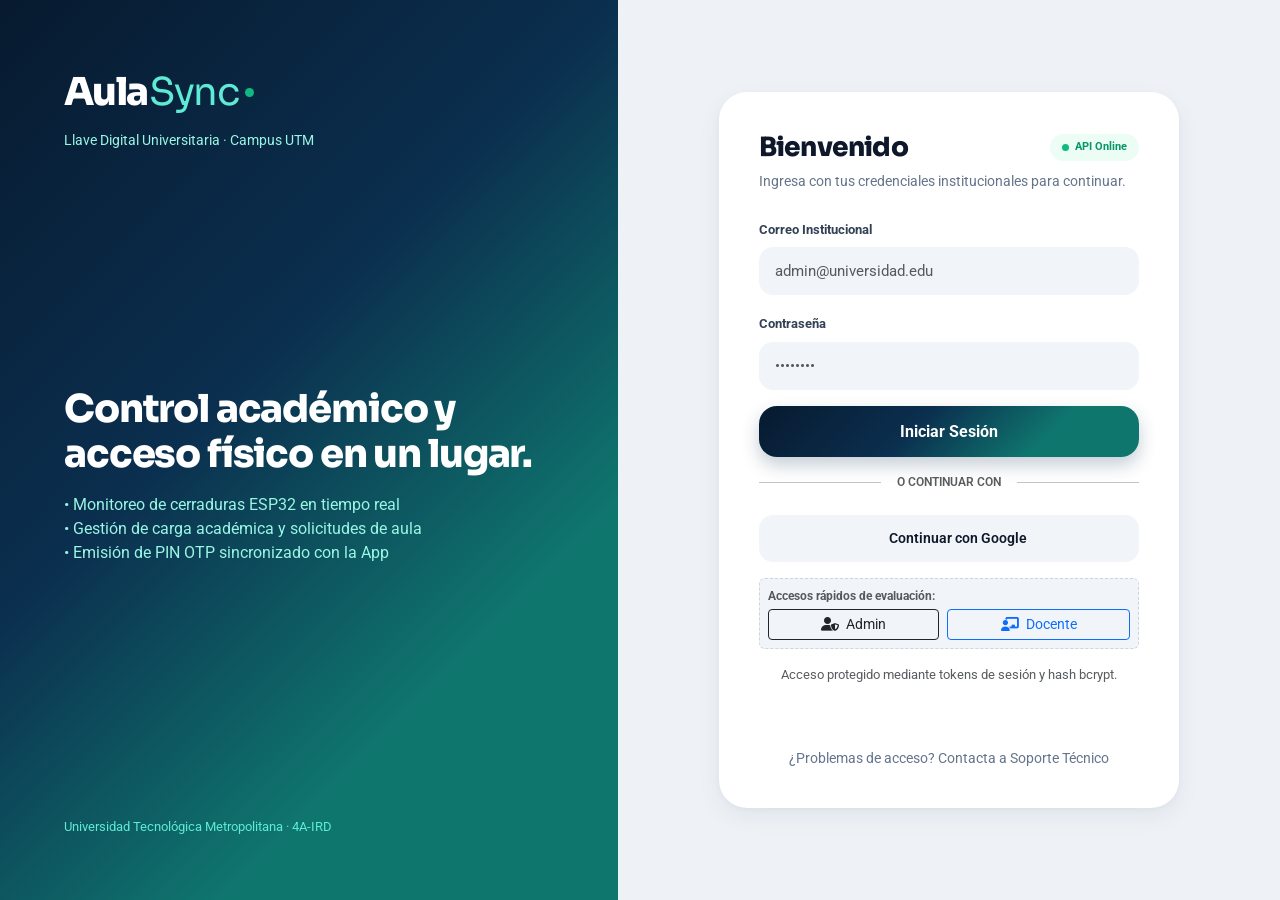
==== commit e233be1c: "fix(web): unify full admin sidebar across dashboard, horarios, and solicitudes" ====
--- a/admin_horarios.html
+++ b/admin_horarios.html
@@ -24,6 +24,8 @@
             <div class="sidebar-section-title">Monitor IoT</div>
             <nav class="sidebar-nav">
                 <a href="dashboard.html" class="nav-link"><i class="fas fa-tachometer-alt"></i><span>Dashboard General</span></a>
+                <a href="dashboard.html#section-cerraduras" class="nav-link"><i class="fas fa-door-closed"></i><span>Estado de Cerraduras</span></a>
+                <a href="dashboard.html#section-logs" class="nav-link"><i class="fas fa-clipboard-list"></i><span>Logs de Acceso</span></a>
             </nav>
 
             <div class="sidebar-section-title">Gestión Académica</div>
@@ -33,6 +35,13 @@
                     <i class="fas fa-inbox"></i><span>Solicitudes</span>
                     <span class="badge bg-warning sidebar-badge" id="badgePendientes">0</span>
                 </a>
+                <a href="dashboard.html#section-edificios" class="nav-link"><i class="fas fa-building"></i><span>Edificios y Aulas</span></a>
+            </nav>
+
+            <div class="sidebar-section-title">Configuración</div>
+            <nav class="sidebar-nav">
+                <a href="dashboard.html#section-ajustes" class="nav-link"><i class="fas fa-cogs"></i><span>Ajustes del Sistema</span></a>
+                <a href="dashboard.html#section-seguridad" class="nav-link"><i class="fas fa-shield-alt"></i><span>Seguridad</span></a>
             </nav>
 
             <div class="sidebar-section-title">Sesión</div>
--- a/css/custom.css
+++ b/css/custom.css
@@ -1598,7 +1598,6 @@
     margin-left: 4px;
     border-radius: 50%;
     background: #10B981;
-    box-shadow: 0 0 10px rgba(16, 185, 129, 0.45);
     align-self: center;
 }
 
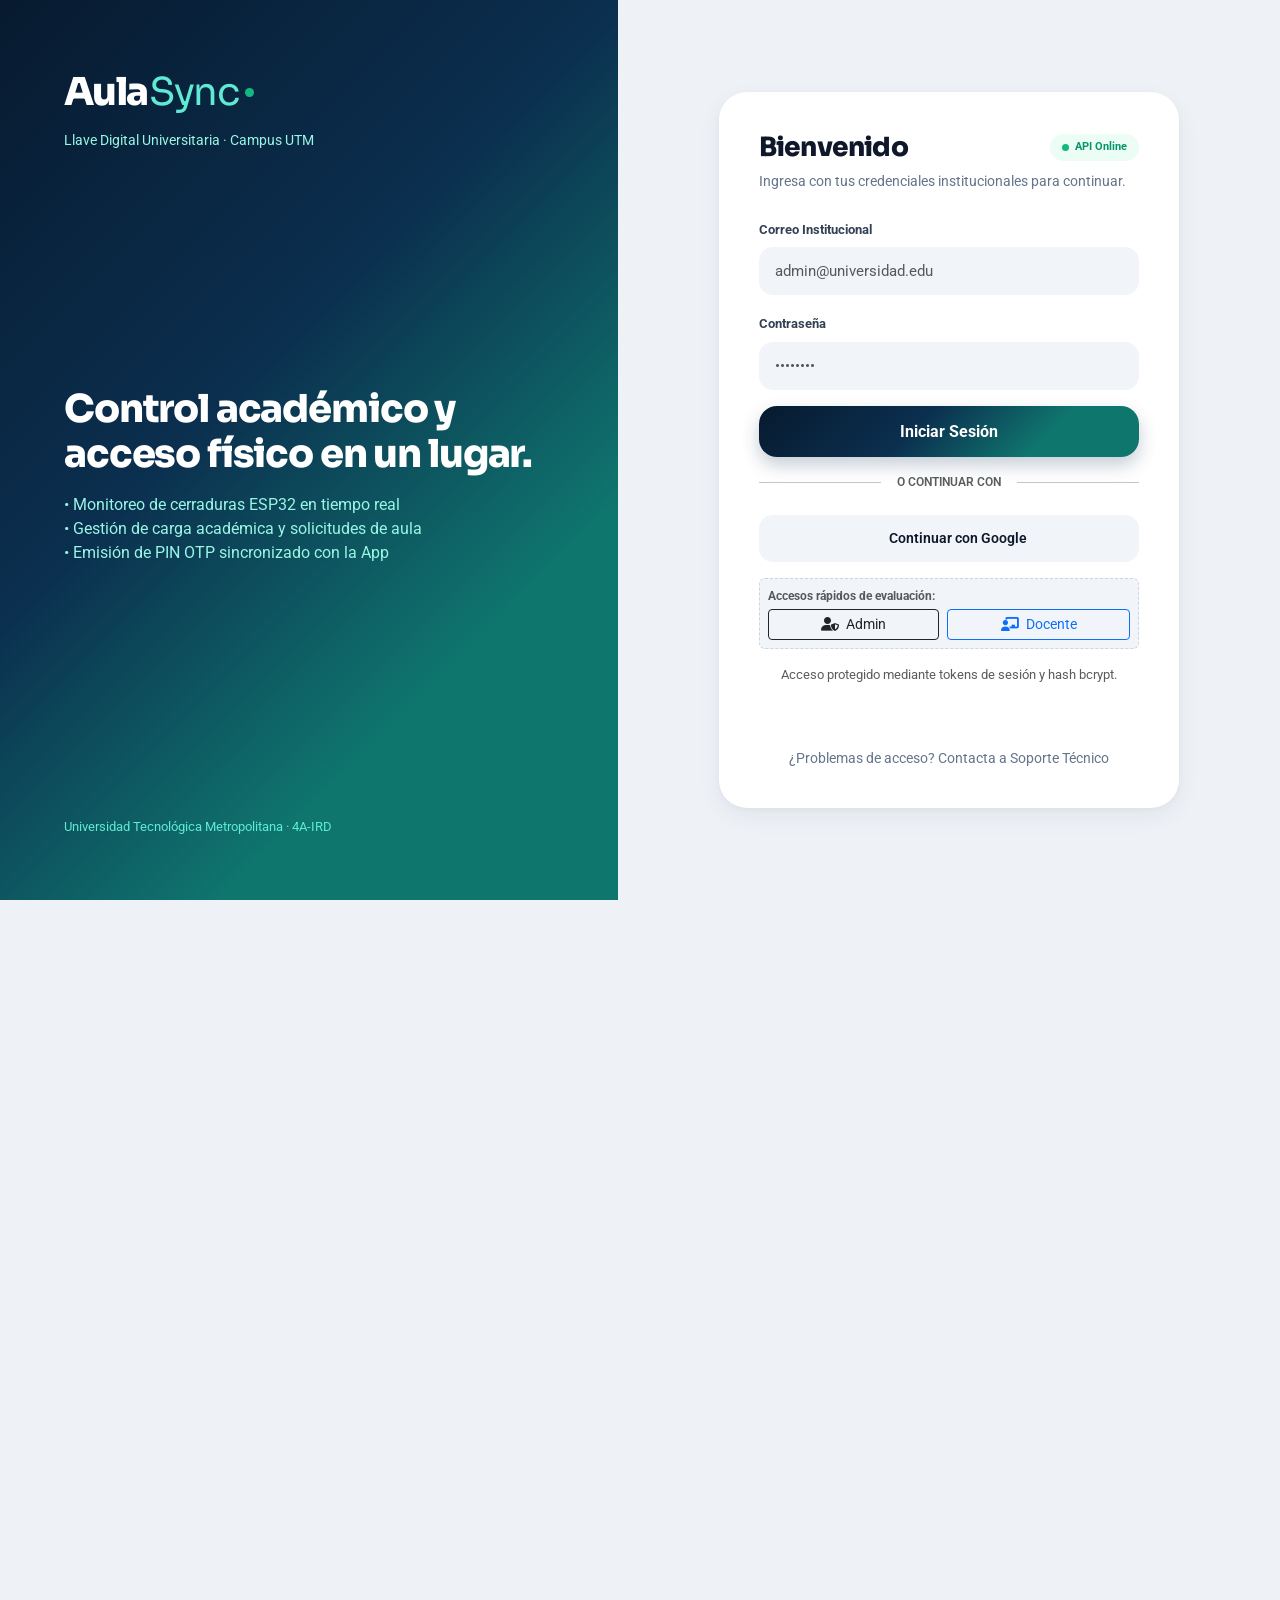
==== commit bff5a912: "feat(web): add Alta de Profesores via REST API in admin dashboard" ====
--- a/admin_horarios.html
+++ b/admin_horarios.html
@@ -36,6 +36,7 @@
                     <span class="badge bg-warning sidebar-badge" id="badgePendientes">0</span>
                 </a>
                 <a href="dashboard.html#section-edificios" class="nav-link"><i class="fas fa-building"></i><span>Edificios y Aulas</span></a>
+                <a href="dashboard.html#section-docentes" class="nav-link"><i class="fas fa-user-plus"></i><span>Alta de Profesores</span></a>
             </nav>
 
             <div class="sidebar-section-title">Configuración</div>
--- a/css/custom.css
+++ b/css/custom.css
@@ -1621,7 +1621,7 @@
 }
 .sidebar-section-title {
     font-family: 'Sora', sans-serif;
-    font-size: 0.65rem !important;
+    font-size: 0.72rem !important;
     letter-spacing: 0.09em !important;
     color: #64748B !important;
 }
